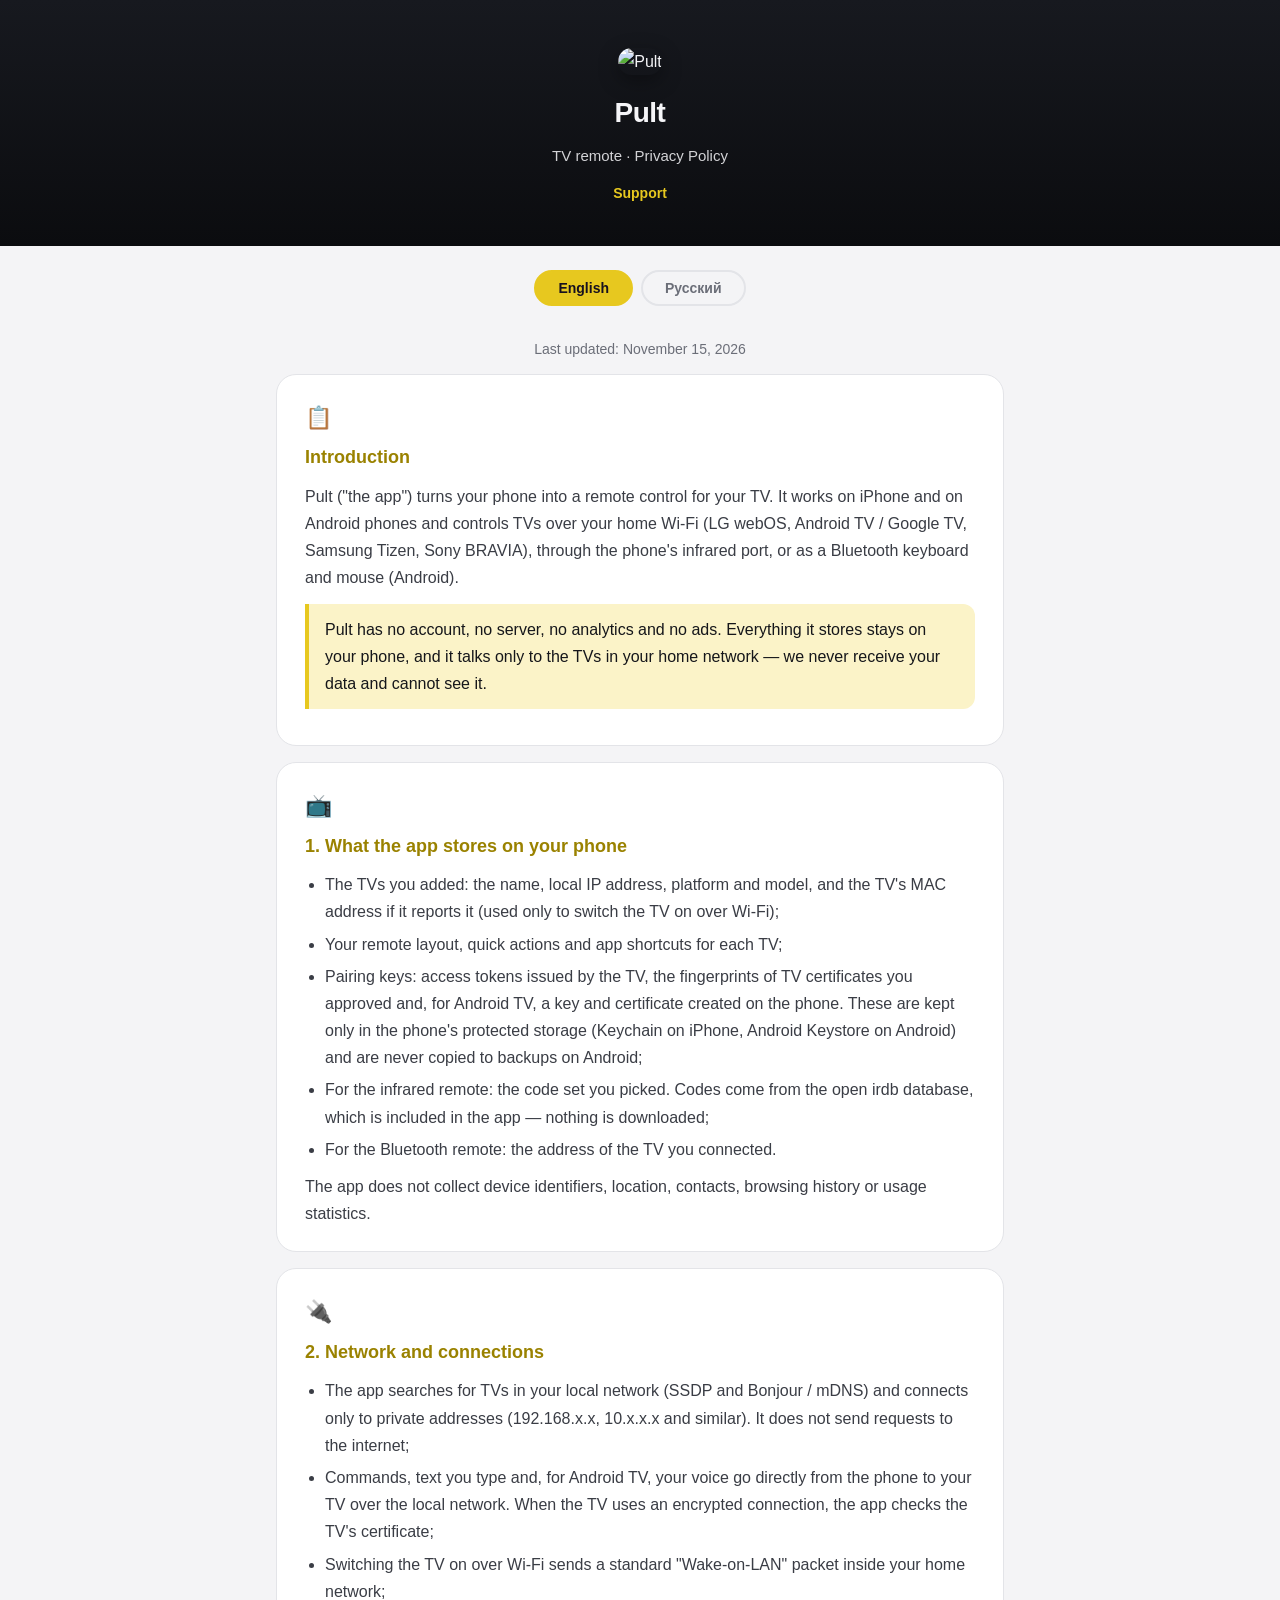
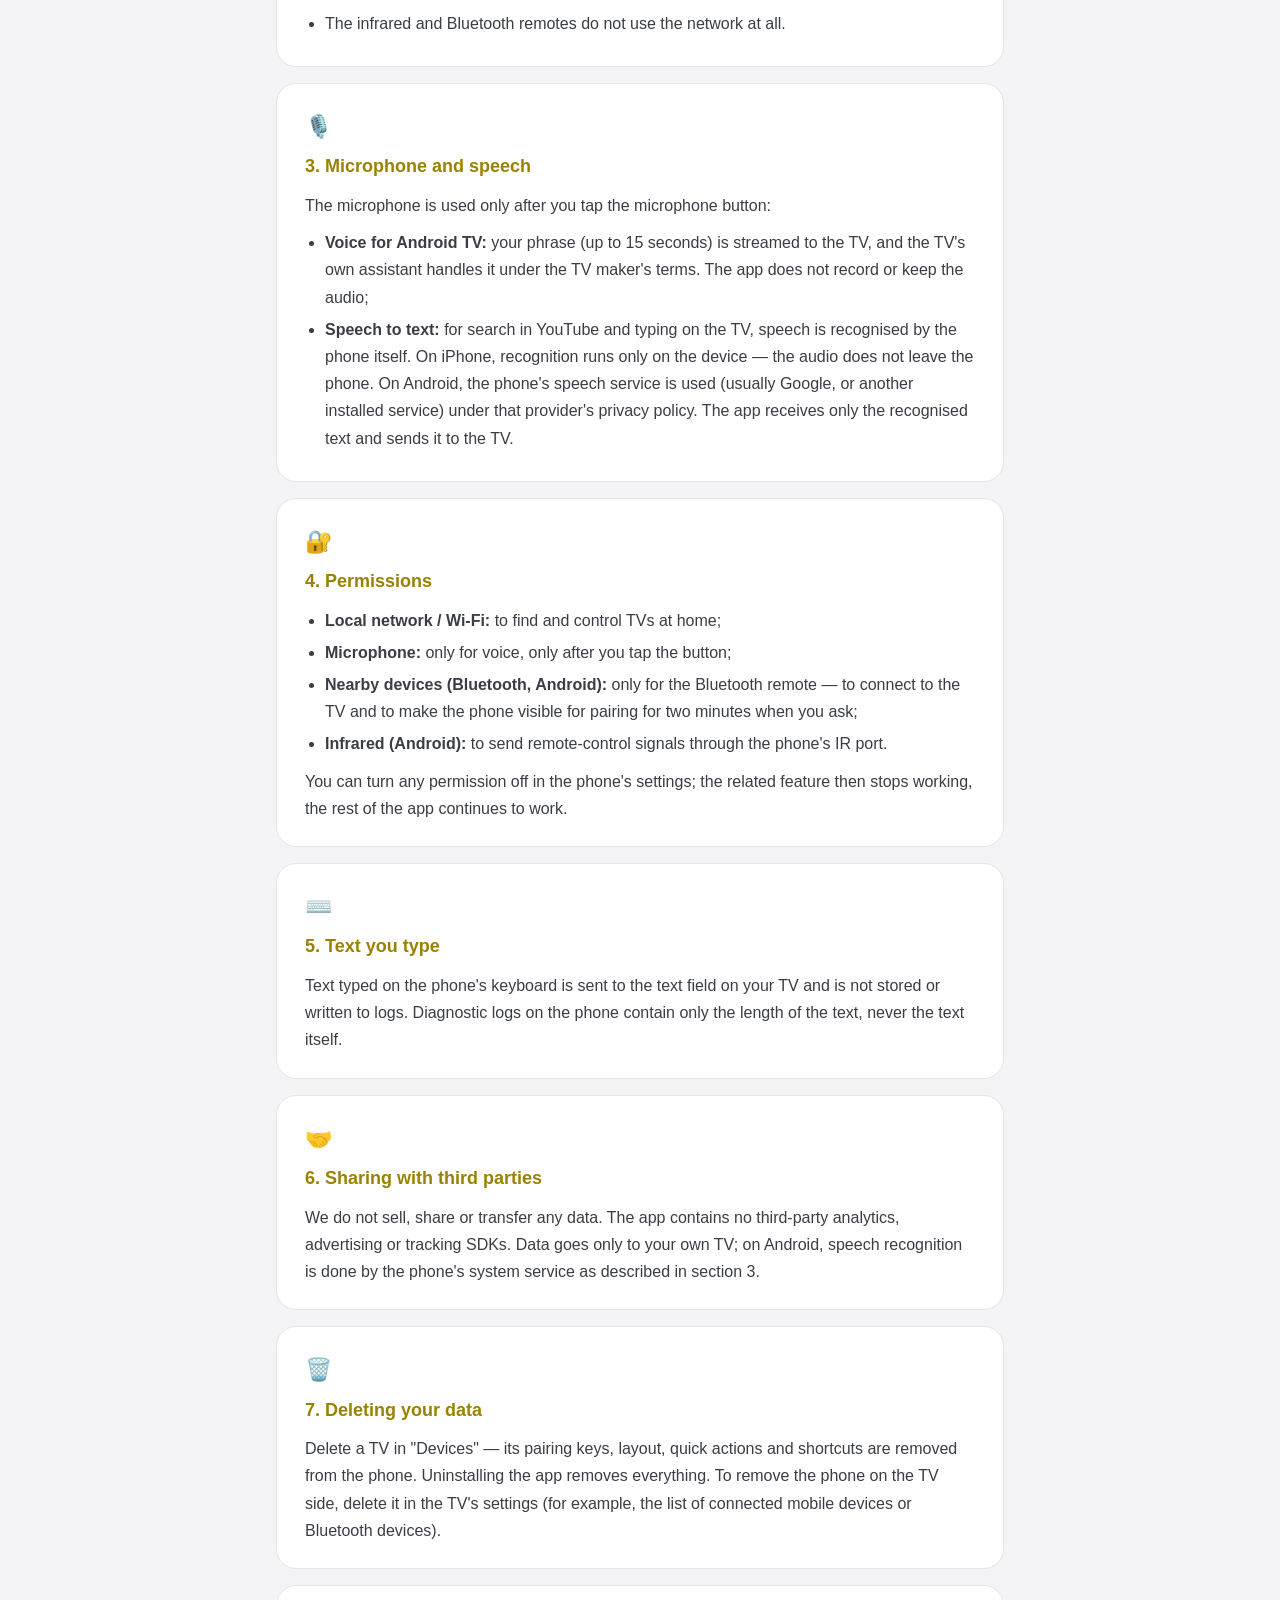
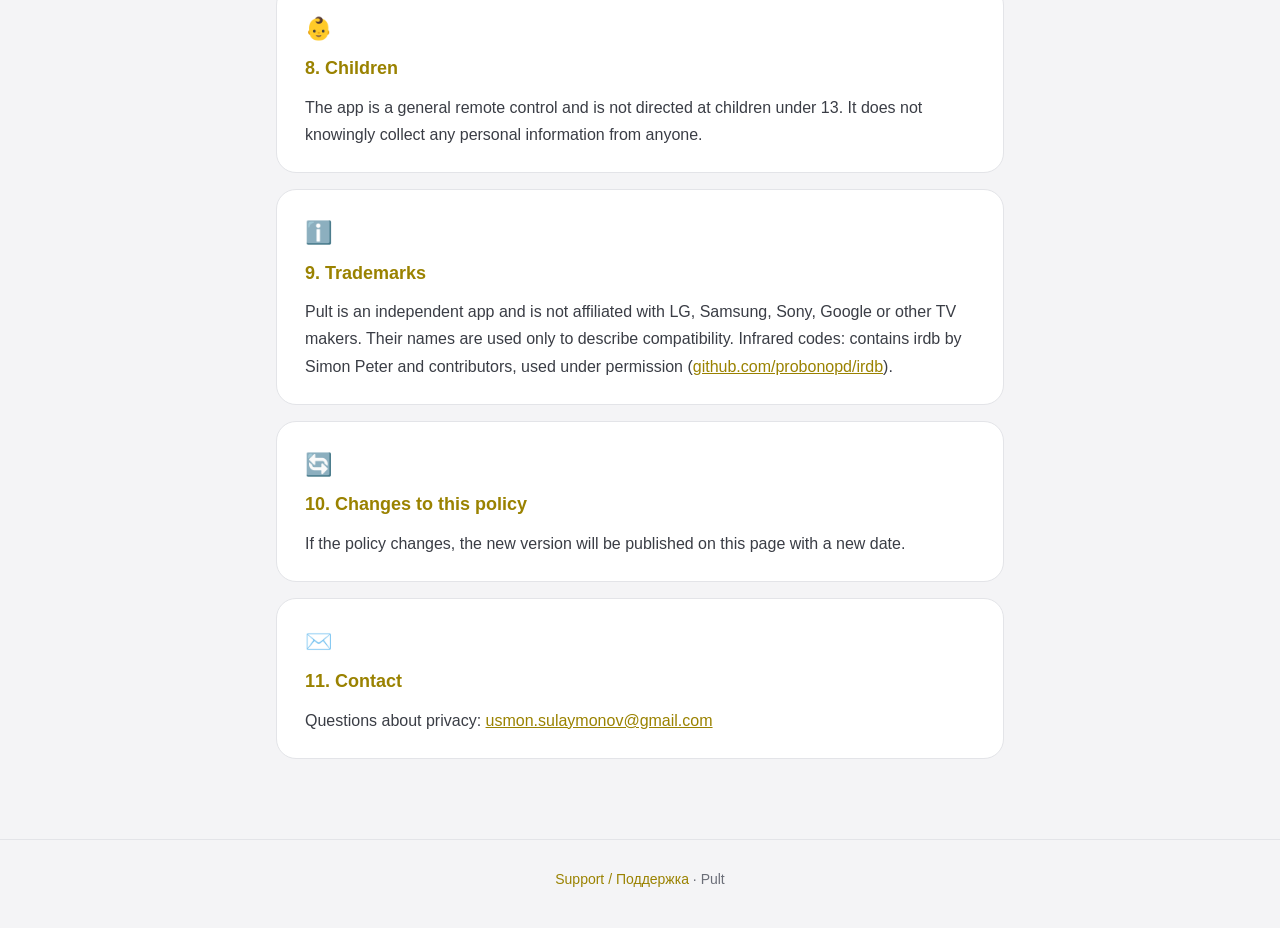
==== index.html @ b1b00db5 "Add Privacy Policy page for Pult app This file contains the Privacy Policy for the Pult app, detaili" ====
<!DOCTYPE html>
<html lang="en">
<head>
  <meta charset="UTF-8" />
  <meta name="viewport" content="width=device-width, initial-scale=1.0" />
  <title>Privacy Policy — Pult</title>
  <meta name="description" content="Privacy Policy for Pult — TV remote control for iPhone and Android." />
  <link rel="icon" href="icon.svg" type="image/svg+xml" />
  <link rel="stylesheet" href="style.css" />
  <script src="lang.js"></script>
</head>
<body>

<header>
  <img class="logo" src="icon.svg" alt="Pult" />
  <h1>Pult</h1>
  <p data-lang="en">TV remote · Privacy Policy</p>
  <p data-lang="ru">Пульт для телевизора · Политика конфиденциальности</p>
  <nav>
    <a href="support.html" data-lang="en">Support</a>
    <a href="support.html" data-lang="ru">Поддержка</a>
  </nav>
</header>

<div class="lang-tabs">
  <button class="lang-tab" data-set="en" onclick="setLang('en')">English</button>
  <button class="lang-tab" data-set="ru" onclick="setLang('ru')">Русский</button>
</div>

<!-- ══════════════════════════════ ENGLISH ══════════════════════════════ -->
<div class="content" data-lang="en">
  <p class="updated">Last updated: November 15, 2026</p>

  <div class="section">
    <span class="section-icon">📋</span>
    <h2>Introduction</h2>
    <p>Pult ("the app") turns your phone into a remote control for your TV. It works on iPhone and on Android phones and controls
    TVs over your home Wi‑Fi (LG webOS, Android TV / Google TV, Samsung Tizen, Sony BRAVIA), through the phone's infrared port,
    or as a Bluetooth keyboard and mouse (Android).</p>
    <div class="highlight">Pult has no account, no server, no analytics and no ads. Everything it stores stays on your phone,
    and it talks only to the TVs in your home network — we never receive your data and cannot see it.</div>
  </div>

  <div class="section">
    <span class="section-icon">📺</span>
    <h2>1. What the app stores on your phone</h2>
    <ul>
      <li>The TVs you added: the name, local IP address, platform and model, and the TV's MAC address if it reports it (used only to switch the TV on over Wi‑Fi);</li>
      <li>Your remote layout, quick actions and app shortcuts for each TV;</li>
      <li>Pairing keys: access tokens issued by the TV, the fingerprints of TV certificates you approved and, for Android TV, a key and certificate created on the phone.
        These are kept only in the phone's protected storage (Keychain on iPhone, Android Keystore on Android) and are never copied to backups on Android;</li>
      <li>For the infrared remote: the code set you picked. Codes come from the open irdb database, which is included in the app — nothing is downloaded;</li>
      <li>For the Bluetooth remote: the address of the TV you connected.</li>
    </ul>
    <p>The app does not collect device identifiers, location, contacts, browsing history or usage statistics.</p>
  </div>

  <div class="section">
    <span class="section-icon">🔌</span>
    <h2>2. Network and connections</h2>
    <ul>
      <li>The app searches for TVs in your local network (SSDP and Bonjour / mDNS) and connects only to private addresses (192.168.x.x, 10.x.x.x and similar).
        It does not send requests to the internet;</li>
      <li>Commands, text you type and, for Android TV, your voice go directly from the phone to your TV over the local network. When the TV uses an encrypted connection, the app checks the TV's certificate;</li>
      <li>Switching the TV on over Wi‑Fi sends a standard "Wake‑on‑LAN" packet inside your home network;</li>
      <li>The infrared and Bluetooth remotes do not use the network at all.</li>
    </ul>
  </div>

  <div class="section">
    <span class="section-icon">🎙️</span>
    <h2>3. Microphone and speech</h2>
    <p>The microphone is used only after you tap the microphone button:</p>
    <ul>
      <li><b>Voice for Android TV:</b> your phrase (up to 15 seconds) is streamed to the TV, and the TV's own assistant handles it under the TV maker's terms. The app does not record or keep the audio;</li>
      <li><b>Speech to text:</b> for search in YouTube and typing on the TV, speech is recognised by the phone itself. On iPhone, recognition runs only on the device — the audio does not leave the phone.
        On Android, the phone's speech service is used (usually Google, or another installed service) under that provider's privacy policy.
        The app receives only the recognised text and sends it to the TV.</li>
    </ul>
  </div>

  <div class="section">
    <span class="section-icon">🔐</span>
    <h2>4. Permissions</h2>
    <ul>
      <li><b>Local network / Wi‑Fi:</b> to find and control TVs at home;</li>
      <li><b>Microphone:</b> only for voice, only after you tap the button;</li>
      <li><b>Nearby devices (Bluetooth, Android):</b> only for the Bluetooth remote — to connect to the TV and to make the phone visible for pairing for two minutes when you ask;</li>
      <li><b>Infrared (Android):</b> to send remote‑control signals through the phone's IR port.</li>
    </ul>
    <p>You can turn any permission off in the phone's settings; the related feature then stops working, the rest of the app continues to work.</p>
  </div>

  <div class="section">
    <span class="section-icon">⌨️</span>
    <h2>5. Text you type</h2>
    <p>Text typed on the phone's keyboard is sent to the text field on your TV and is not stored or written to logs. Diagnostic logs on the phone contain only the length of the text, never the text itself.</p>
  </div>

  <div class="section">
    <span class="section-icon">🤝</span>
    <h2>6. Sharing with third parties</h2>
    <p>We do not sell, share or transfer any data. The app contains no third‑party analytics, advertising or tracking SDKs. Data goes only to your own TV; on Android, speech recognition is done by the phone's system service as described in section 3.</p>
  </div>

  <div class="section">
    <span class="section-icon">🗑️</span>
    <h2>7. Deleting your data</h2>
    <p>Delete a TV in "Devices" — its pairing keys, layout, quick actions and shortcuts are removed from the phone. Uninstalling the app removes everything. To remove the phone on the TV side, delete it in the TV's settings (for example, the list of connected mobile devices or Bluetooth devices).</p>
  </div>

  <div class="section">
    <span class="section-icon">👶</span>
    <h2>8. Children</h2>
    <p>The app is a general remote control and is not directed at children under 13. It does not knowingly collect any personal information from anyone.</p>
  </div>

  <div class="section">
    <span class="section-icon">ℹ️</span>
    <h2>9. Trademarks</h2>
    <p>Pult is an independent app and is not affiliated with LG, Samsung, Sony, Google or other TV makers. Their names are used only to describe compatibility.
    Infrared codes: contains irdb by Simon Peter and contributors, used under permission (<a href="https://github.com/probonopd/irdb">github.com/probonopd/irdb</a>).</p>
  </div>

  <div class="section">
    <span class="section-icon">🔄</span>
    <h2>10. Changes to this policy</h2>
    <p>If the policy changes, the new version will be published on this page with a new date.</p>
  </div>

  <div class="section">
    <span class="section-icon">✉️</span>
    <h2>11. Contact</h2>
    <p>Questions about privacy: <a href="mailto:usmon.sulaymonov@gmail.com">usmon.sulaymonov@gmail.com</a></p>
  </div>
</div>

<!-- ══════════════════════════════ РУССКИЙ ══════════════════════════════ -->
<div class="content" data-lang="ru">
  <p class="updated">Последнее обновление: 15 ноября 2026 г.</p>

  <div class="section">
    <span class="section-icon">📋</span>
    <h2>Введение</h2>
    <p>Pult («приложение») превращает телефон в пульт для телевизора. Оно работает на iPhone и на телефонах Android и управляет
    телевизором через домашний Wi‑Fi (LG webOS, Android TV / Google TV, Samsung Tizen, Sony BRAVIA), через ИК-порт телефона
    или как Bluetooth-клавиатура и мышь (Android).</p>
    <div class="highlight">У Pult нет аккаунта, сервера, аналитики и рекламы. Всё, что приложение хранит, остаётся на телефоне,
    а связывается оно только с телевизорами в вашей домашней сети — мы не получаем ваши данные и не можем их увидеть.</div>
  </div>

  <div class="section">
    <span class="section-icon">📺</span>
    <h2>1. Что хранится на телефоне</h2>
    <ul>
      <li>Добавленные телевизоры: название, локальный IP-адрес, платформа и модель, а также MAC-адрес, если ТВ его сообщает (только чтобы включать ТВ по Wi‑Fi);</li>
      <li>Ваша раскладка пульта, быстрые действия и ярлыки приложений — для каждого ТВ;</li>
      <li>Ключи сопряжения: токены доступа, выданные телевизором, отпечатки одобренных вами сертификатов ТВ и для Android TV — ключ и сертификат, созданные на телефоне.
        Они хранятся только в защищённом хранилище телефона (Keychain на iPhone, Android Keystore на Android) и на Android не попадают в резервные копии;</li>
      <li>Для ИК-пульта — выбранный набор кодов. Коды из открытой базы irdb встроены в приложение, ничего не скачивается;</li>
      <li>Для Bluetooth-пульта — адрес подключённого телевизора.</li>
    </ul>
    <p>Приложение не собирает идентификаторы устройства, местоположение, контакты, историю браузера и статистику использования.</p>
  </div>

  <div class="section">
    <span class="section-icon">🔌</span>
    <h2>2. Сеть и подключения</h2>
    <ul>
      <li>Приложение ищет телевизоры в локальной сети (SSDP и Bonjour / mDNS) и подключается только к частным адресам (192.168.x.x, 10.x.x.x и подобным).
        Запросов в интернет оно не отправляет;</li>
      <li>Команды, набранный текст и для Android TV ваш голос идут с телефона прямо на телевизор по локальной сети. Если ТВ использует шифрованное соединение, приложение проверяет его сертификат;</li>
      <li>Включение ТВ по Wi‑Fi — это стандартный пакет Wake-on-LAN внутри вашей домашней сети;</li>
      <li>ИК- и Bluetooth-пульт сеть не используют вовсе.</li>
    </ul>
  </div>

  <div class="section">
    <span class="section-icon">🎙️</span>
    <h2>3. Микрофон и речь</h2>
    <p>Микрофон включается только после нажатия кнопки микрофона:</p>
    <ul>
      <li><b>Голос для Android TV:</b> фраза (до 15 секунд) передаётся на телевизор, и её обрабатывает ассистент самого ТВ по правилам производителя. Приложение не записывает и не хранит звук;</li>
      <li><b>Речь в текст:</b> для поиска в YouTube и ввода текста на ТВ речь распознаёт сам телефон. На iPhone распознавание идёт только на устройстве — звук не покидает телефон.
        На Android используется служба распознавания речи телефона (обычно Google или другая установленная) по её политике конфиденциальности.
        Приложение получает только распознанный текст и отправляет его на телевизор.</li>
    </ul>
  </div>

  <div class="section">
    <span class="section-icon">🔐</span>
    <h2>4. Разрешения</h2>
    <ul>
      <li><b>Локальная сеть / Wi‑Fi:</b> найти телевизоры дома и управлять ими;</li>
      <li><b>Микрофон:</b> только для голоса и только после нажатия кнопки;</li>
      <li><b>Устройства поблизости (Bluetooth, Android):</b> только для Bluetooth-пульта — подключиться к ТВ и по вашей просьбе сделать телефон видимым для сопряжения на 2 минуты;</li>
      <li><b>ИК-порт (Android):</b> отправлять сигналы пульта через ИК-порт телефона.</li>
    </ul>
    <p>Любое разрешение можно выключить в настройках телефона: перестанет работать только связанная с ним функция.</p>
  </div>

  <div class="section">
    <span class="section-icon">⌨️</span>
    <h2>5. Набранный текст</h2>
    <p>Текст с клавиатуры телефона уходит в поле ввода на телевизоре и не сохраняется и не пишется в журналы. В диагностическом журнале телефона — только длина текста, но не сам текст.</p>
  </div>

  <div class="section">
    <span class="section-icon">🤝</span>
    <h2>6. Передача третьим лицам</h2>
    <p>Мы не продаём и не передаём никакие данные. В приложении нет сторонних SDK аналитики, рекламы и отслеживания. Данные уходят только на ваш телевизор; на Android распознавание речи выполняет системная служба телефона, как описано в разделе 3.</p>
  </div>

  <div class="section">
    <span class="section-icon">🗑️</span>
    <h2>7. Удаление данных</h2>
    <p>Удалите телевизор в разделе «Устройства» — с телефона удалятся его ключи сопряжения, раскладка, быстрые действия и ярлыки. Удаление приложения стирает всё. Чтобы убрать телефон на стороне ТВ, удалите его в настройках телевизора (например, в списке подключённых мобильных устройств или устройств Bluetooth).</p>
  </div>

  <div class="section">
    <span class="section-icon">👶</span>
    <h2>8. Дети</h2>
    <p>Приложение — обычный пульт и не предназначено для детей младше 13 лет. Оно сознательно не собирает ни у кого личные данные.</p>
  </div>

  <div class="section">
    <span class="section-icon">ℹ️</span>
    <h2>9. Товарные знаки</h2>
    <p>Pult — независимое приложение, не связанное с LG, Samsung, Sony, Google и другими производителями телевизоров. Их названия используются только для описания совместимости.
    ИК-коды: Contains irdb by Simon Peter and contributors, used under permission (<a href="https://github.com/probonopd/irdb">github.com/probonopd/irdb</a>).</p>
  </div>

  <div class="section">
    <span class="section-icon">🔄</span>
    <h2>10. Изменения политики</h2>
    <p>Если политика изменится, новая версия появится на этой странице с новой датой.</p>
  </div>

  <div class="section">
    <span class="section-icon">✉️</span>
    <h2>11. Контакты</h2>
    <p>Вопросы о конфиденциальности: <a href="mailto:usmon.sulaymonov@gmail.com">usmon.sulaymonov@gmail.com</a></p>
  </div>
</div>

<footer>
  <a href="support.html">Support / Поддержка</a> · Pult
</footer>

</body>
</html>
---- style.css ----
*, *::before, *::after { box-sizing: border-box; margin: 0; padding: 0; }

/* Цвета пульта (Figma, страница 07). Светлая тема — для читателей со светлой системой. */
:root {
  --accent:    #9A8200;
  --accent-bg: #FBF3C8;
  --gold:      #E7C81F;
  --text:      #15161A;
  --body:      #3A3D45;
  --muted:     #6B6E78;
  --border:    #E3E4E8;
  --bg:        #F4F4F6;
  --section:   #FFFFFF;
}
@media (prefers-color-scheme: dark) {
  :root {
    --accent:    #E7C81F;
    --accent-bg: #252119;
    --text:      #F5F5F8;
    --body:      #D3D4DA;
    --muted:     #A7A9B3;
    --border:    #363940;
    --bg:        #0B0C0F;
    --section:   #17191F;
  }
}

body {
  font-family: -apple-system, BlinkMacSystemFont, "Segoe UI", Roboto, Helvetica, Arial, sans-serif;
  background: var(--bg);
  color: var(--text);
  line-height: 1.7;
  font-size: 16px;
}

header {
  background: linear-gradient(180deg, #17191F 0%, #0B0C0F 100%);
  padding: 48px 24px 40px;
  text-align: center;
  color: #F5F5F8;
}
.logo { width: 76px; height: 76px; border-radius: 18px; margin-bottom: 14px; box-shadow: 0 6px 20px rgba(0,0,0,.35); }
header h1 { font-size: 28px; font-weight: 700; letter-spacing: -0.5px; }
header p  { font-size: 15px; opacity: 0.85; margin-top: 6px; }
header nav { margin-top: 14px; font-size: 14px; }
header nav a { color: var(--gold); text-decoration: none; font-weight: 600; }
header nav a:hover { text-decoration: underline; }

.lang-tabs { display: flex; flex-wrap: wrap; justify-content: center; gap: 8px; padding: 24px 16px 0; max-width: 760px; margin: 0 auto; }
.lang-tab {
  padding: 8px 22px; border-radius: 99px; border: 2px solid var(--border); background: transparent;
  color: var(--muted); font-size: 14px; font-weight: 600; cursor: pointer; transition: all .2s;
}
.lang-tab.active { background: var(--gold); border-color: var(--gold); color: #17111F; }

.content { max-width: 760px; margin: 0 auto; padding: 24px 16px 64px; }
[data-lang] { display: none; }
[data-lang].shown { display: block; }

.section { background: var(--section); border: 1px solid var(--border); border-radius: 20px; padding: 24px 28px; margin-bottom: 16px; }
.section-icon { font-size: 22px; margin-bottom: 6px; display: block; }
.section h2 { font-size: 18px; font-weight: 700; color: var(--accent); margin-bottom: 10px; }
.section h3 { font-size: 16px; font-weight: 700; margin: 14px 0 6px; color: var(--text); }
.section p  { color: var(--body); margin-bottom: 10px; }
.section p:last-child { margin-bottom: 0; }
.section ul { padding-left: 20px; color: var(--body); margin-bottom: 10px; }
.section ul:last-child { margin-bottom: 0; }
.section ul li { margin-bottom: 5px; }
.section a { color: var(--accent); }

.highlight {
  background: var(--accent-bg); border-left: 4px solid var(--gold); border-radius: 0 12px 12px 0;
  padding: 12px 16px; margin: 12px 0; color: var(--text); font-weight: 500;
}
.updated { text-align: center; color: var(--muted); font-size: 14px; padding: 8px 0 12px; }

footer { text-align: center; padding: 28px 16px 36px; border-top: 1px solid var(--border); color: var(--muted); font-size: 14px; }
footer a { color: var(--accent); text-decoration: none; }
footer a:hover { text-decoration: underline; }

@media (max-width: 600px) {
  header { padding: 36px 16px 30px; }
  header h1 { font-size: 23px; }
  .section { padding: 18px; }
}
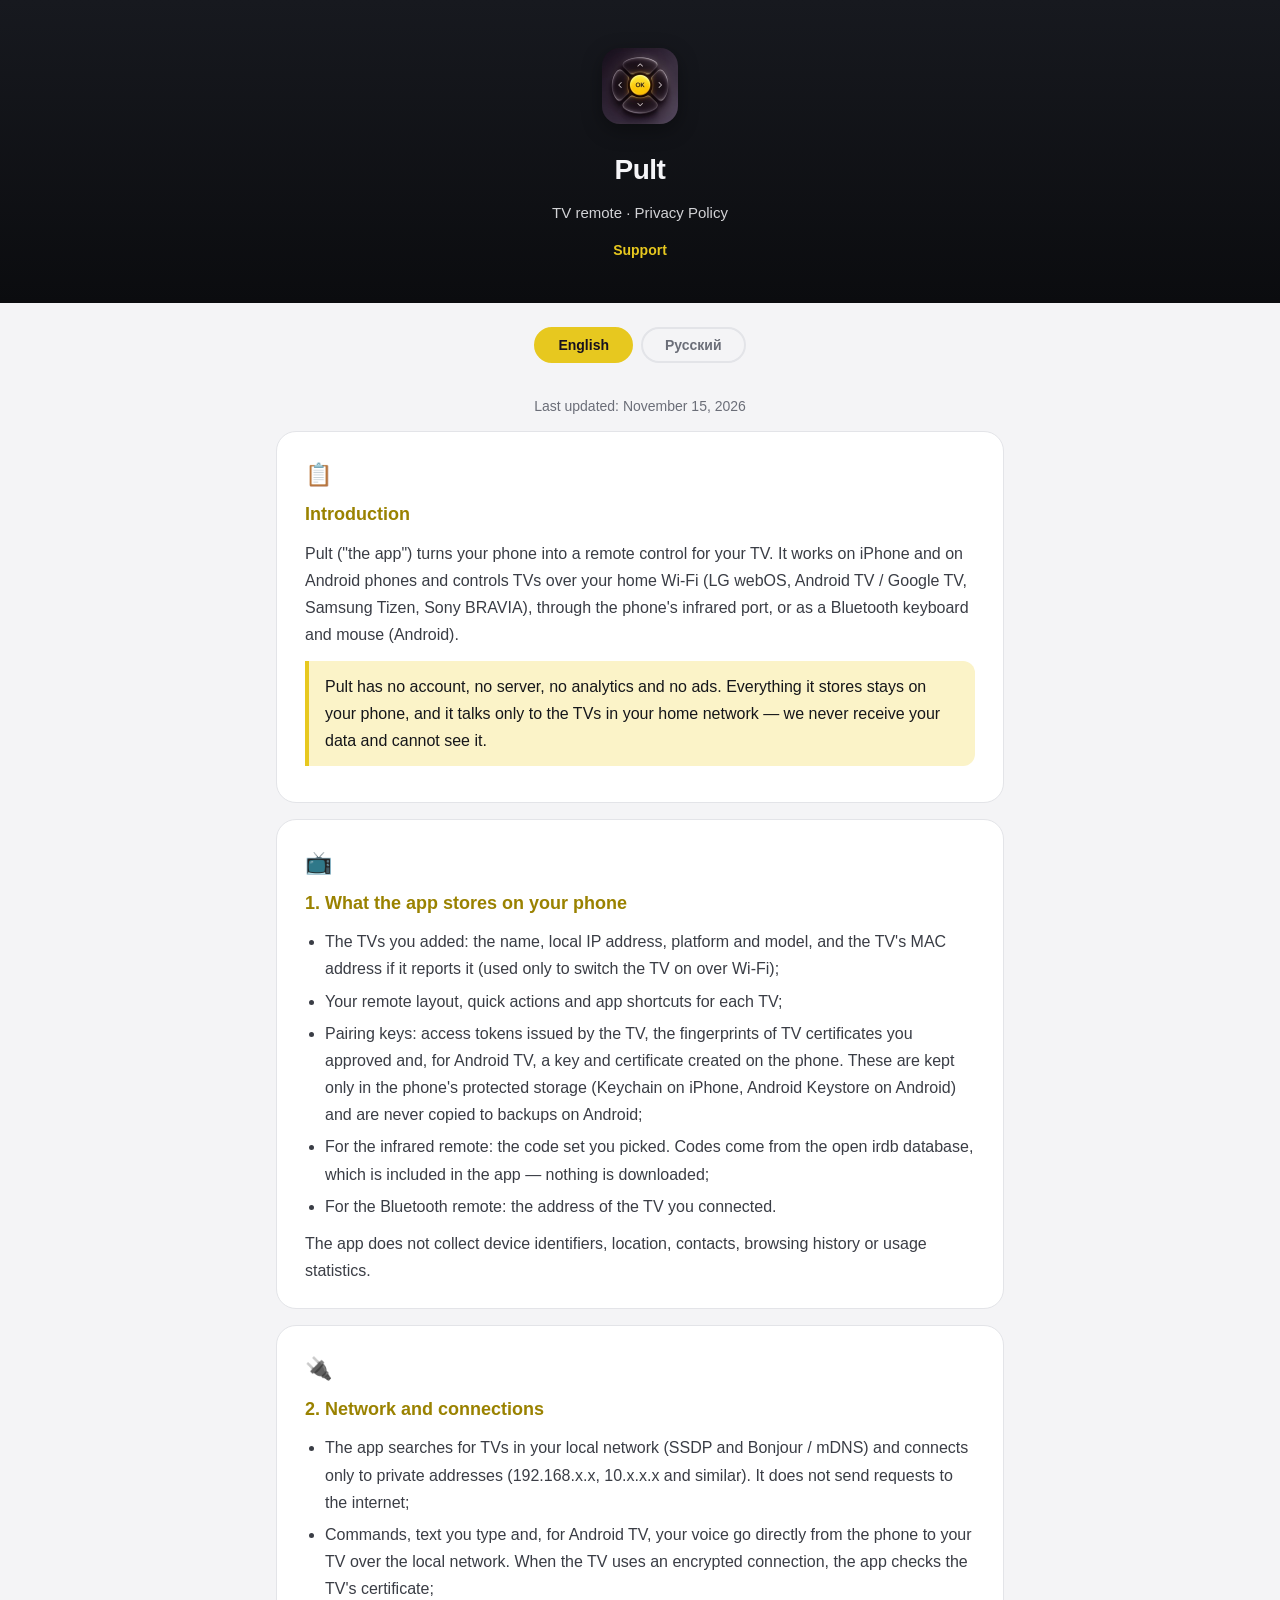
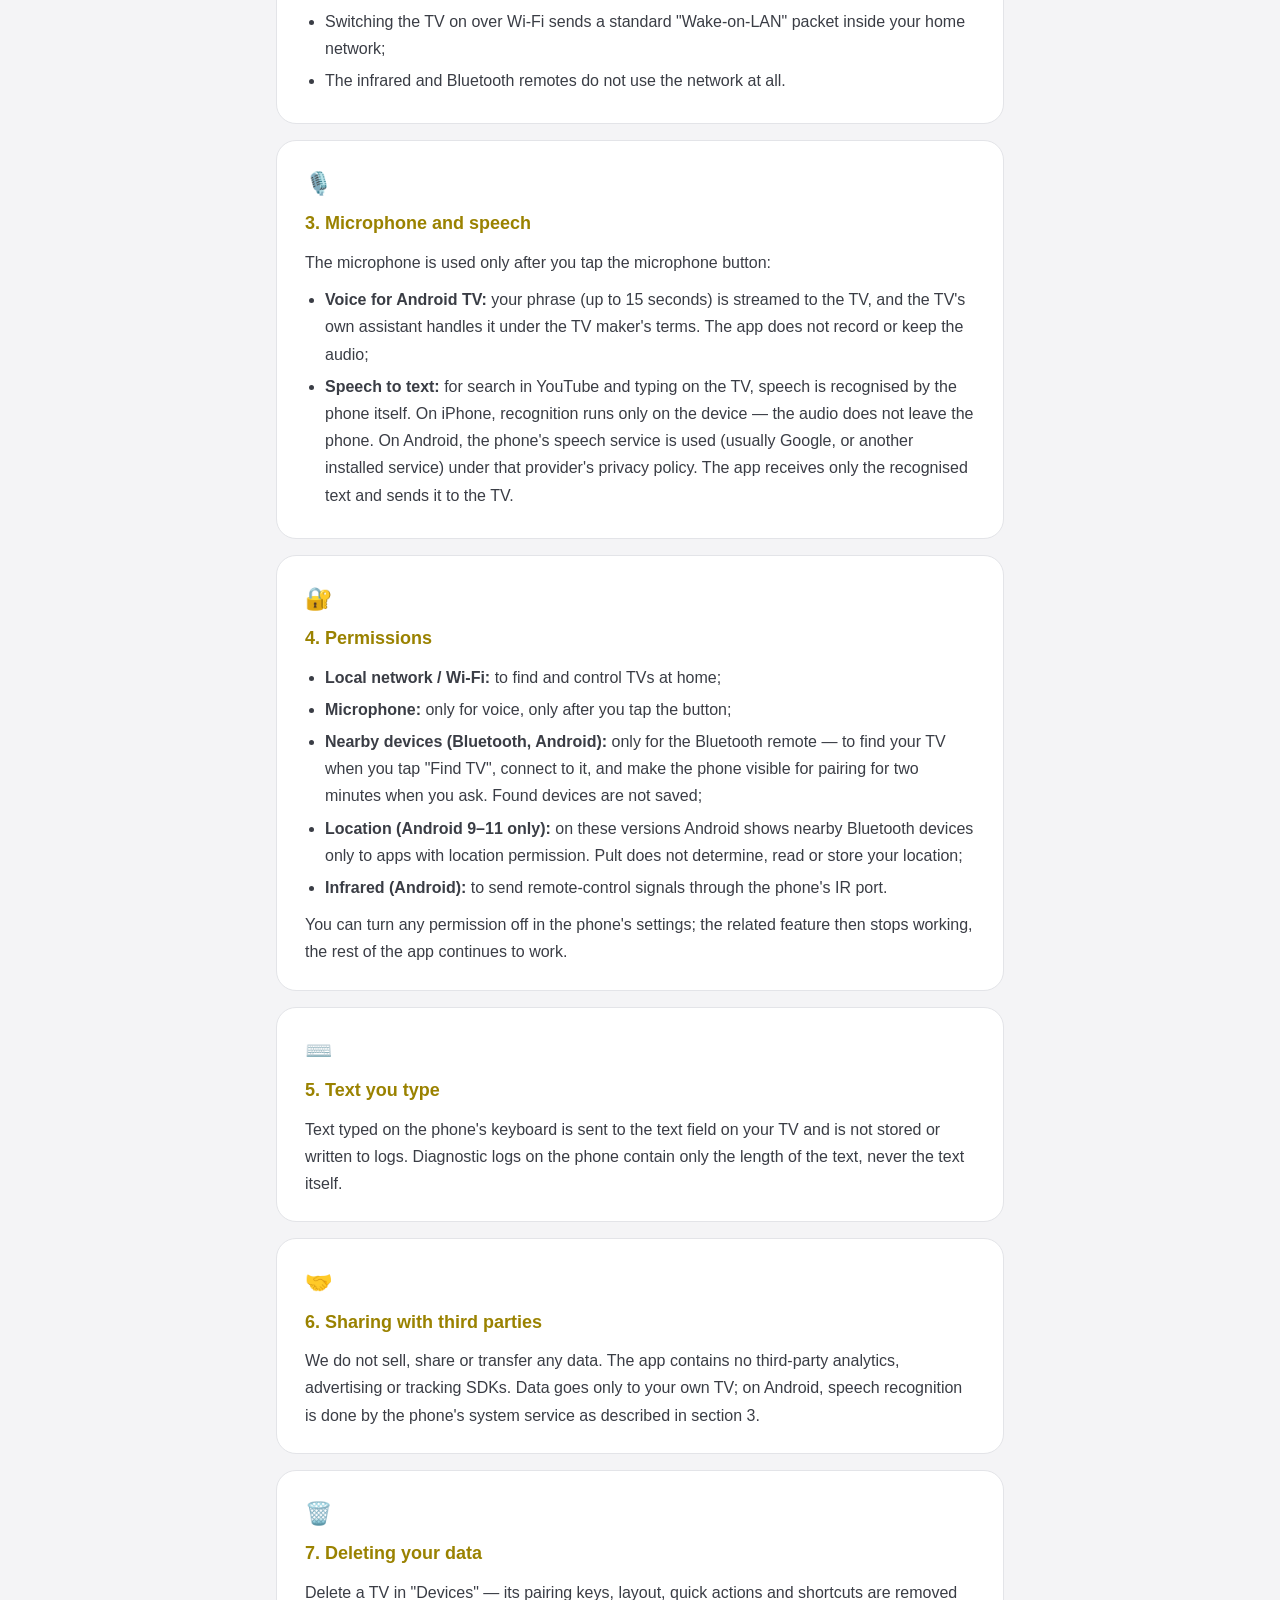
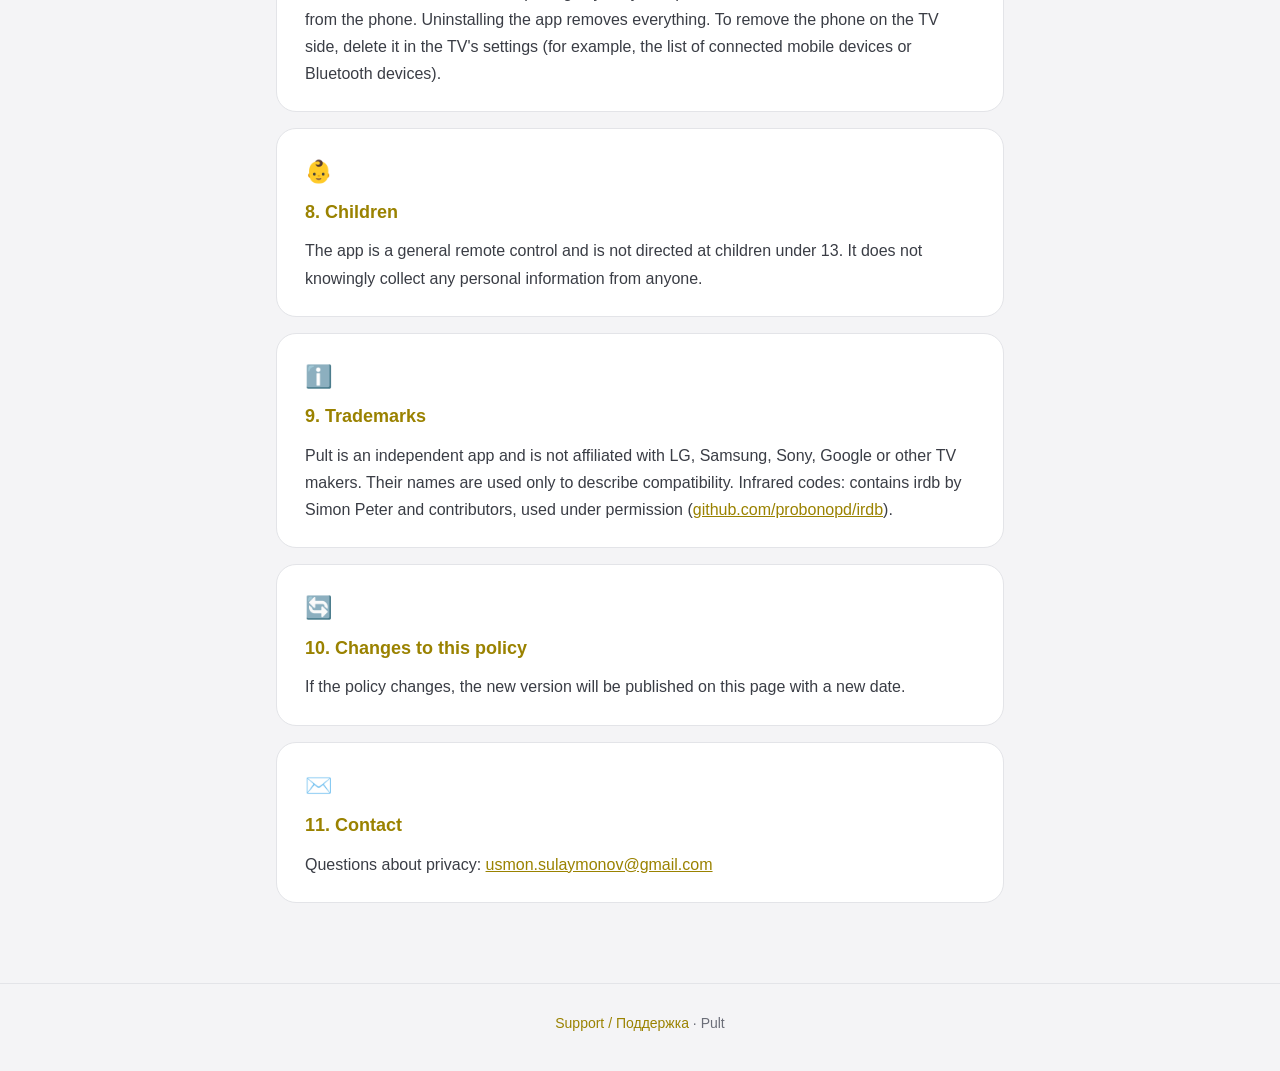
==== commit ff0de791: "Update permissions Bluetooth: TV search and location note for Android 9–11descriptions in index.html" ====
--- a/index.html
+++ b/index.html
@@ -85,7 +85,8 @@
     <ul>
       <li><b>Local network / Wi‑Fi:</b> to find and control TVs at home;</li>
       <li><b>Microphone:</b> only for voice, only after you tap the button;</li>
-      <li><b>Nearby devices (Bluetooth, Android):</b> only for the Bluetooth remote — to connect to the TV and to make the phone visible for pairing for two minutes when you ask;</li>
+      <li><b>Nearby devices (Bluetooth, Android):</b> only for the Bluetooth remote — to find your TV when you tap "Find TV", connect to it, and make the phone visible for pairing for two minutes when you ask. Found devices are not saved;</li>
+      <li><b>Location (Android 9–11 only):</b> on these versions Android shows nearby Bluetooth devices only to apps with location permission. Pult does not determine, read or store your location;</li>
       <li><b>Infrared (Android):</b> to send remote‑control signals through the phone's IR port.</li>
     </ul>
     <p>You can turn any permission off in the phone's settings; the related feature then stops working, the rest of the app continues to work.</p>
@@ -193,7 +194,8 @@
     <ul>
       <li><b>Локальная сеть / Wi‑Fi:</b> найти телевизоры дома и управлять ими;</li>
       <li><b>Микрофон:</b> только для голоса и только после нажатия кнопки;</li>
-      <li><b>Устройства поблизости (Bluetooth, Android):</b> только для Bluetooth-пульта — подключиться к ТВ и по вашей просьбе сделать телефон видимым для сопряжения на 2 минуты;</li>
+      <li><b>Устройства поблизости (Bluetooth, Android):</b> только для Bluetooth-пульта — найти телевизор по кнопке «Найти телевизор», подключиться к нему и по вашей просьбе сделать телефон видимым для сопряжения на 2 минуты. Найденные устройства не сохраняются;</li>
+      <li><b>Местоположение (только Android 9–11):</b> на этих версиях Android показывает приложениям Bluetooth-устройства рядом только с этим разрешением. Pult не определяет, не читает и не хранит ваше местоположение;</li>
       <li><b>ИК-порт (Android):</b> отправлять сигналы пульта через ИК-порт телефона.</li>
     </ul>
     <p>Любое разрешение можно выключить в настройках телефона: перестанет работать только связанная с ним функция.</p>
